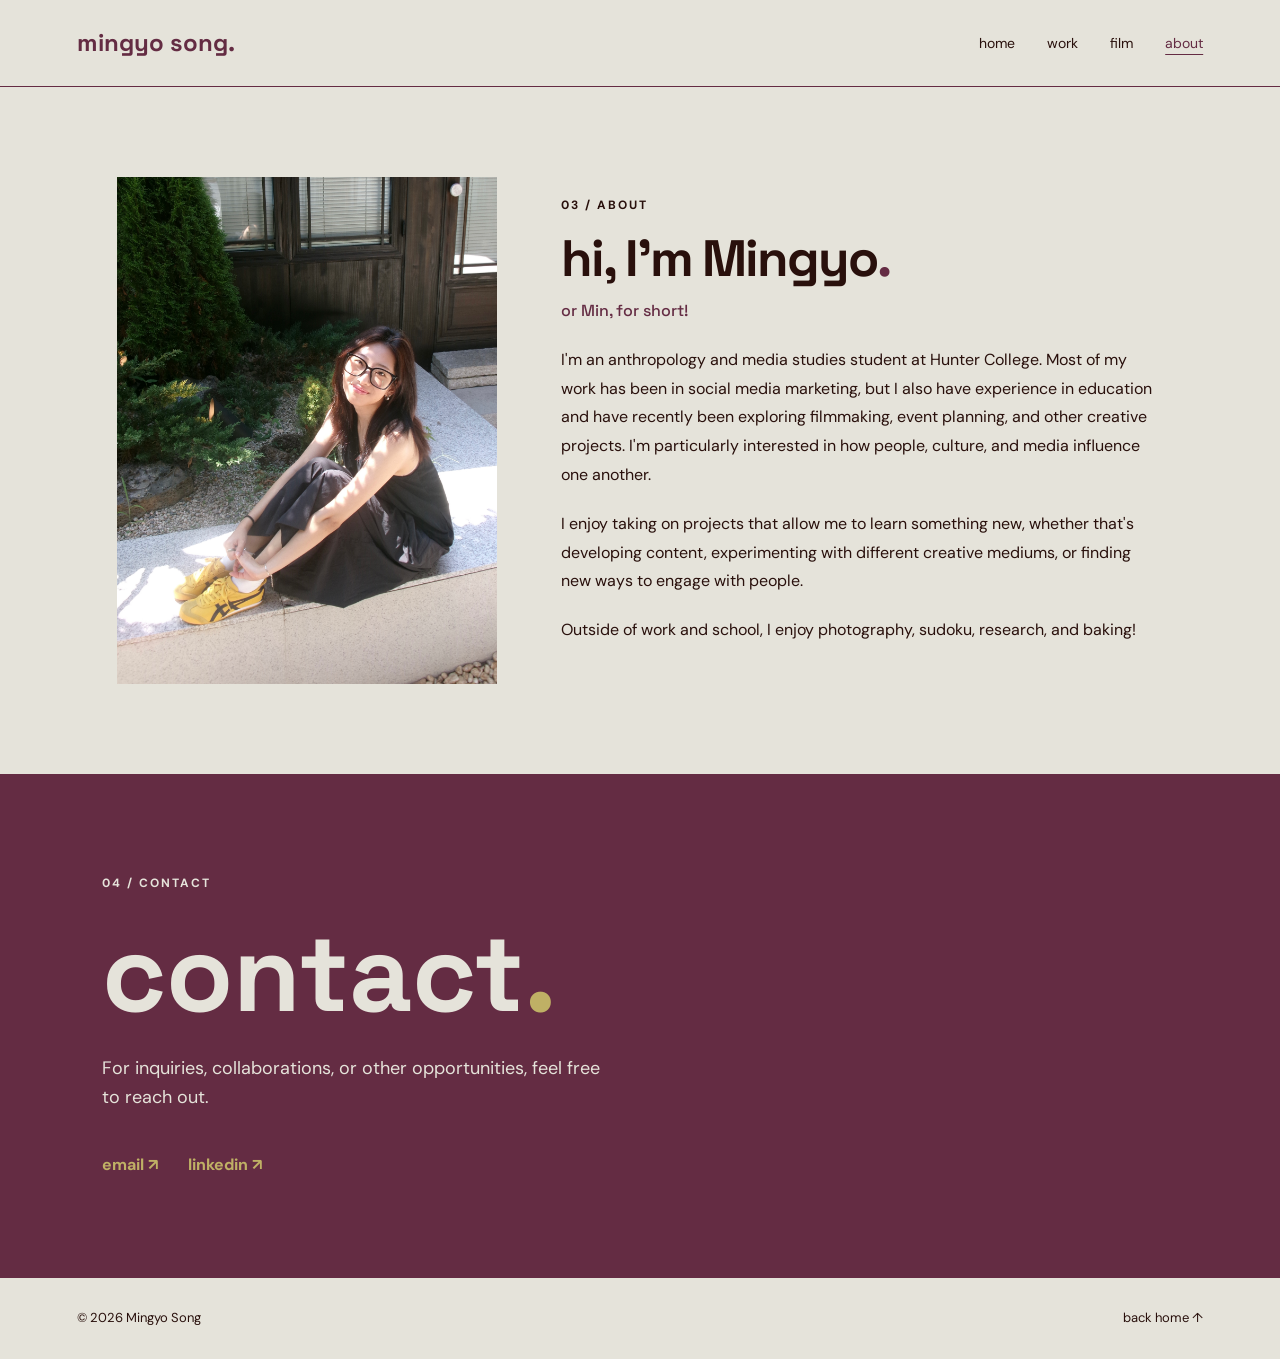
==== about.html @ 4e85d32b "Add files via upload" ====
<!DOCTYPE html>
<html lang="en">

<head>
  <meta charset="UTF-8">
  <meta name="viewport" content="width=device-width, initial-scale=1.0">
  <title>About | Mingyo Song</title>
  <link rel="stylesheet" href="styles.css">
</head>

<body>

  <!-- Navigation -->
  <header class="site-header">
    <a class="logo" href="index.html">mingyo song.</a>

    <nav>
      <a href="index.html">home</a>
      <a href="work.html">work</a>
      <a href="film.html">film</a>
      <a class="active" href="about.html">about</a>
    </nav>
  </header>

  <main>

    <!-- About -->
    <section class="about-layout">

      <div class="portrait-container">
        <img src="images/portrait.jpg" alt="Portrait of Mingyo Song">
      </div>

     
<div class="about-copy">
  <p class="eyebrow">03 / ABOUT</p>

  <h1>hi, I'm Mingyo<span class="accent">.</span></h1>
  <p class="nickname">or Min, for short!</p>

  <p>
    I'm an anthropology and media studies student at Hunter College.
    Most of my work has been in social media marketing, but I also
    have experience in education and have recently been exploring
    filmmaking, event planning, and other creative projects.
    I'm particularly interested in how people, culture, and media
    influence one another.
  </p>

  <p>
    I enjoy taking on projects that allow me to learn something new,
    whether that's developing content, experimenting with different
    creative mediums, or finding new ways to engage with people.
  </p>

  <p>
    Outside of work and school, I enjoy photography, sudoku,
    research, and baking!
  </p>
</div>

    </section>

    <!-- Contact -->
    <section class="contact-section" id="contact">
      <p class="eyebrow">04 / CONTACT</p>

      <h2>contact<span>.</span></h2>

      <p>
        For inquiries, collaborations, or other opportunities,
        feel free to reach out.
      </p>

      <div class="contact-links">
        <a href="mailto:YOUR_EMAIL@example.com">email ↗</a>
        <a href="https://www.linkedin.com/"
           target="_blank"
           rel="noopener noreferrer">linkedin ↗</a>
      </div>
    </section>

  </main>

  <!-- Footer -->
  <footer>
    <span>© 2026 Mingyo Song</span>
    <a href="index.html">back home ↑</a>
  </footer>

</body>
</html>
---- styles.css ----
@import url('https://fonts.googleapis.com/css2?family=DM+Sans:wght@400;500;600;700&family=Space+Grotesk:wght@400;500;600;700&display=swap');

/* COLORS */

:root {
  --cream: #E5E3DA;
  --plum: #642C43;
  --oxblood: #5A1D22;
  --chartreuse: #BFB065;
  --blue: #A9C0CB;
  --cobalt: #26449E;
  --chocolate: #29100C;
}

/* GENERAL */

* {
  box-sizing: border-box;
}

html {
  scroll-behavior: smooth;
}

body {
  margin: 0;
  background: var(--cream);
  color: var(--chocolate);
  font-family: 'DM Sans', sans-serif;
  line-height: 1.6;
}

img,
video {
  display: block;
  max-width: 100%;
}

a {
  color: inherit;
  text-decoration: none;
}

h1,
h2,
h3 {
  font-family: 'Space Grotesk', sans-serif;
  line-height: 1.1;
  margin-top: 0;
}

p {
  margin-top: 0;
}

.eyebrow {
  font-size: 12px;
  font-weight: 700;
  letter-spacing: 2px;
  text-transform: uppercase;
}

.accent {
  color: var(--plum);
}

/* NAVIGATION */

.site-header {
  width: 100%;
  padding: 24px 6%;
  display: flex;
  justify-content: space-between;
  align-items: center;
  gap: 24px;
  border-bottom: 1px solid var(--plum);
}

.logo {
  color: var(--plum);
  font-family: 'Space Grotesk', sans-serif;
  font-size: 24px;
  font-weight: 700;
  white-space: nowrap;
}

nav {
  display: flex;
  align-items: center;
  flex-wrap: wrap;
  gap: clamp(14px, 2.5vw, 32px);
}

nav a {
  font-size: 14px;
}

nav a:hover,
nav a.active {
  color: var(--plum);
  text-decoration: underline;
  text-underline-offset: 6px;
}

/* HOME PAGE */

.hero {
  min-height: 75vh;
  padding: clamp(65px, 8vw, 110px) 8% 40px;
  display: flex;
  flex-direction: column;
  justify-content: center;
}

.hero h1 {
  color: var(--plum);
  font-size: clamp(48px, 9vw, 125px);
  letter-spacing: -0.05em;
  margin: 20px 0;
}

.hero h1 em {
  color: var(--oxblood);
  font-style: normal;
}

.hero-description {
  max-width: 520px;
  font-size: clamp(17px, 2vw, 22px);
}

.hero-bottom {
  display: flex;
  justify-content: space-between;
  gap: 20px;
  margin-top: auto;
  padding-top: 65px;
  font-size: 13px;
}

.hero-bottom a,
.intro-strip a {
  font-weight: 700;
}

.hero-bottom a:hover,
.intro-strip a:hover {
  text-decoration: underline;
}

/* SHARED SECTIONS */

.section {
  width: 100%;
  padding: clamp(55px, 7vw, 90px) 8%;
}

.section-heading {
  margin-bottom: 40px;
}

.section-heading h2 {
  color: var(--plum);
  font-size: clamp(40px, 6vw, 75px);
}

.project-grid {
  display: grid;
  grid-template-columns: repeat(3, minmax(0, 1fr));
  gap: 25px;
}

.project-card {
  min-width: 0;
}

.project-image {
  width: 100%;
  aspect-ratio: 4 / 5;
  display: flex;
  align-items: center;
  justify-content: center;
  font-family: 'Space Grotesk', sans-serif;
  font-size: clamp(20px, 2.5vw, 30px);
  font-weight: 700;
  transition: transform 0.3s ease;
}

.project-card:hover .project-image {
  transform: translateY(-5px);
}

.project-image.plum {
  background: var(--plum);
  color: var(--cream);
}

.project-image.blue {
  background: var(--blue);
  color: var(--plum);
}

.project-image.green {
  background: var(--chartreuse);
  color: var(--chocolate);
}

.project-type {
  font-size: 11px;
  font-weight: 700;
  letter-spacing: 1.5px;
  margin: 18px 0 8px;
}

.photo-credit {
  font-size: 11px;
  color: var(--plum);
  opacity: 0.75;
  font-style: italic;
  margin: 8px 0 0;
}

.project-card h3 {
  font-size: 27px;
  margin-bottom: 12px;
}

.project-card > p:last-child {
  font-size: 15px;
}

.intro-strip {
  background: var(--chartreuse);
  padding: clamp(65px, 8vw, 100px) 8%;
}

.intro-strip h2 {
  max-width: 850px;
  font-size: clamp(35px, 5vw, 65px);
  margin: 25px 0 35px;
}

/* WORK AND FILM PAGE HEADINGS */

.page-intro {
  padding: clamp(55px, 7vw, 95px) 8% 45px;
}

.page-intro h1 {
  font-size: clamp(45px, 7vw, 95px);
  letter-spacing: -0.04em;
  margin: 20px 0;
}

.page-intro > p:last-child {
  max-width: 600px;
  font-size: 19px;
}

/* FILM PAGE */

.film-feature {
  display: grid;
  grid-template-columns: minmax(0, 1.5fr) minmax(0, 1fr);
  gap: 50px;
  align-items: center;
}

.film-placeholder {
  aspect-ratio: 16 / 10;
  background: var(--plum);
  color: var(--cream);
  display: flex;
  align-items: center;
  justify-content: center;
  font-size: 12px;
  letter-spacing: 2px;
  text-align: center;
}

.film-details h2 {
  font-size: clamp(30px, 4vw, 42px);
}

/* ABOUT PAGE */

.about-layout {
  width: min(100%, 1200px);
  margin: 0 auto;
  padding: 90px 6%;
  display: grid;
  grid-template-columns: minmax(0, 380px) minmax(0, 1fr);
  gap: clamp(35px, 5vw, 75px);
  align-items: center;
}

.portrait-container {
  width: 100%;
  max-width: 380px;
  aspect-ratio: 3 / 4;
  overflow: hidden;
}

.portrait-container img {
  display: block;
  width: 100%;
  height: 100%;
  object-fit: cover;
  object-position: center 35%;
}

.about-copy {
  min-width: 0;
  max-width: 600px;
}

.about-copy h1 {
  color: var(--chocolate);
  font-size: clamp(36px, 4vw, 58px);
  letter-spacing: -0.04em;
  line-height: 1.1;
  margin: 15px 0 30px;
}

.about-copy p:not(.eyebrow) {
  font-size: 16px;
  line-height: 1.8;
  margin-bottom: 20px;
}

/* CONTACT SECTION */

.contact-section {
  background: var(--plum);
  color: var(--cream);
  padding: clamp(70px, 8vw, 100px) 8%;
  scroll-margin-top: 20px;
}

.contact-section h2 {
  font-size: clamp(55px, 9vw, 110px);
  margin: 20px 0;
}

.contact-section h2 span {
  color: var(--chartreuse);
}

.contact-section > p:not(.eyebrow) {
  max-width: 500px;
  font-size: 18px;
}

.contact-links {
  display: flex;
  gap: 30px;
  margin-top: 40px;
}

.contact-links a {
  color: var(--chartreuse);
  font-weight: 700;
}

.contact-links a:hover {
  text-decoration: underline;
}

/* FOOTER */

footer {
  display: flex;
  justify-content: space-between;
  gap: 20px;
  padding: 30px 6%;
  border-top: 1px solid var(--plum);
  font-size: 13px;
}


.about-copy .nickname {
  color: var(--plum);
  font-family: 'Space Grotesk', sans-serif;
  font-size: clamp(19px, 2vw, 25px);
  font-weight: 500;
  margin-top: -20px;
  margin-bottom: 30px;
}

/* WRITING PROJECT */

.writing-project {
  max-width: 750px;
  padding: 35px 0;
  border-top: 1px solid var(--plum);
}

.writing-project h3 {
  font-size: clamp(28px, 4vw, 42px);
  margin: 15px 0 20px;
}

.writing-project > p:not(.eyebrow) {
  max-width: 600px;
  font-size: 16px;
  line-height: 1.8;
}

.writing-project a {
  display: inline-block;
  margin-top: 15px;
  color: var(--plum);
  font-weight: 700;
}

.writing-project a:hover {
  text-decoration: underline;
}

/* TABLET */

@media (max-width: 900px) {
  .project-grid {
    grid-template-columns: repeat(2, minmax(0, 1fr));
  }

  .film-feature {
    gap: 30px;
  }

  .about-layout {
    grid-template-columns: minmax(0, 300px) minmax(0, 1fr);
    gap: 30px;
  }

  .portrait-container {
    max-width: 300px;
  }
}

/* MOBILE */

@media (max-width: 750px) {
  .site-header {
    padding: 20px 6%;
  }

  .logo {
    font-size: 21px;
  }

  nav {
    gap: 14px;
  }

  .about-layout {
    grid-template-columns: 1fr;
    padding: 55px 6%;
    gap: 35px;
  }

  .portrait-container {
    width: 100%;
    max-width: 340px;
    margin: 0 auto;
  }

  .about-copy {
    max-width: 100%;
  }

  .about-copy h1 {
    font-size: clamp(36px, 8vw, 50px);
  }

  .film-feature {
    grid-template-columns: 1fr;
  }

  .hero {
    min-height: 65vh;
    padding: 65px 6% 30px;
  }

  .hero h1 {
    font-size: clamp(45px, 11vw, 80px);
  }

  .hero-bottom {
    flex-direction: column;
    padding-top: 40px;
  }

  .section,
  .page-intro {
    padding-left: 6%;
    padding-right: 6%;
  }

  .intro-strip,
  .contact-section {
    padding: 70px 6%;
  }
}

/* SMALL PHONES */

@media (max-width: 550px) {
  .site-header {
    flex-direction: column;
    gap: 12px;
  }

  nav {
    justify-content: center;
  }


.project-image {
  width: 100%;
  aspect-ratio: 4 / 5;
  overflow: hidden;
  background: var(--blue);
}

.project-image img {
  width: 100%;
  height: 100%;
  object-fit: cover;
  object-position: center;
  transition: transform 0.4s ease;
}

.project-card:hover .project-image img {
  transform: scale(1.04);
}

}
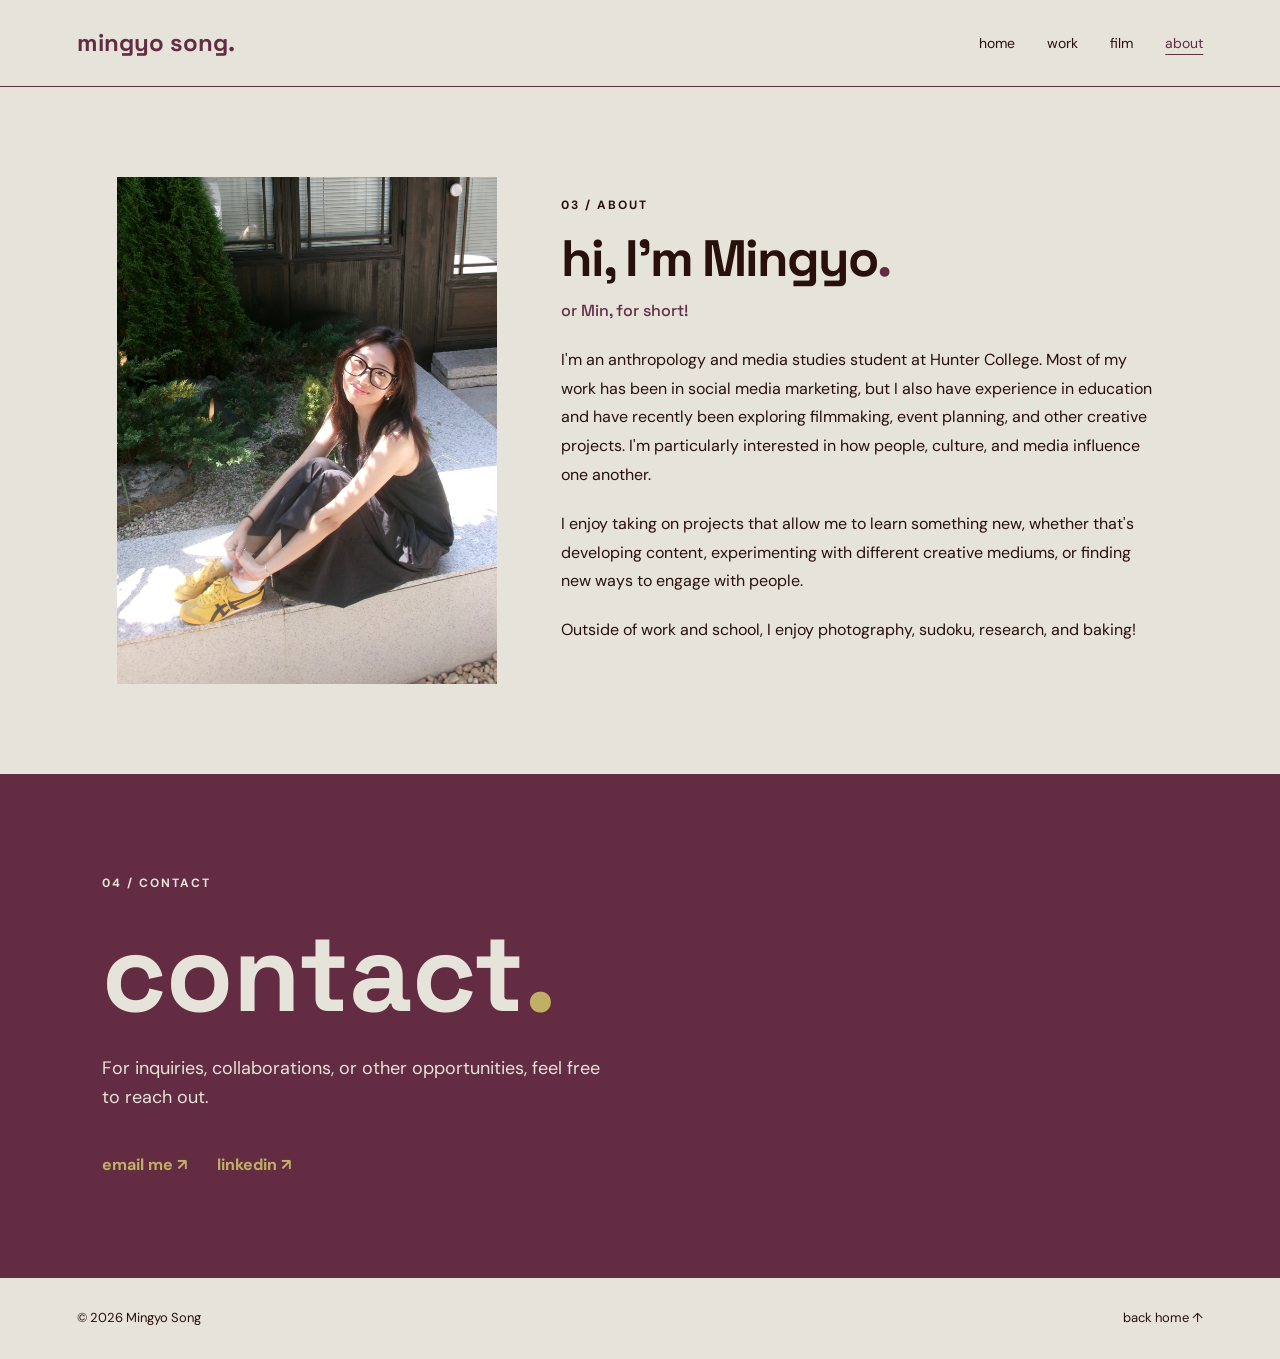
==== commit 6de20aee: "Refactor about section and update contact info" ====
--- a/about.html
+++ b/about.html
@@ -1,4 +1,3 @@
-
 <!DOCTYPE html>
 <html lang="en">
 
@@ -32,33 +31,33 @@
         <img src="images/portrait.jpg" alt="Portrait of Mingyo Song">
       </div>
 
-     
-<div class="about-copy">
-  <p class="eyebrow">03 / ABOUT</p>
 
-  <h1>hi, I'm Mingyo<span class="accent">.</span></h1>
-  <p class="nickname">or Min, for short!</p>
+      <div class="about-copy">
+        <p class="eyebrow">03 / ABOUT</p>
 
-  <p>
-    I'm an anthropology and media studies student at Hunter College.
-    Most of my work has been in social media marketing, but I also
-    have experience in education and have recently been exploring
-    filmmaking, event planning, and other creative projects.
-    I'm particularly interested in how people, culture, and media
-    influence one another.
-  </p>
+        <h1>hi, I'm Mingyo<span class="accent">.</span></h1>
+        <p class="nickname">or Min, for short!</p>
 
-  <p>
-    I enjoy taking on projects that allow me to learn something new,
-    whether that's developing content, experimenting with different
-    creative mediums, or finding new ways to engage with people.
-  </p>
+        <p>
+          I'm an anthropology and media studies student at Hunter College.
+          Most of my work has been in social media marketing, but I also
+          have experience in education and have recently been exploring
+          filmmaking, event planning, and other creative projects.
+          I'm particularly interested in how people, culture, and media
+          influence one another.
+        </p>
 
-  <p>
-    Outside of work and school, I enjoy photography, sudoku,
-    research, and baking!
-  </p>
-</div>
+        <p>
+          I enjoy taking on projects that allow me to learn something new,
+          whether that's developing content, experimenting with different
+          creative mediums, or finding new ways to engage with people.
+        </p>
+
+        <p>
+          Outside of work and school, I enjoy photography, sudoku,
+          research, and baking!
+        </p>
+      </div>
 
     </section>
 
@@ -74,10 +73,12 @@
       </p>
 
       <div class="contact-links">
-        <a href="mailto:YOUR_EMAIL@example.com">email ↗</a>
-        <a href="https://www.linkedin.com/"
-           target="_blank"
-           rel="noopener noreferrer">linkedin ↗</a>
+
+        <a href="mailto:mingyo.k.song@gmail.com">
+          email me ↗
+        </a>
+
+        <a href="https://www.linkedin.com/in/mingyo-song/" target="_blank" rel="noopener noreferrer">linkedin ↗</a>
       </div>
     </section>
 
@@ -90,4 +91,5 @@
   </footer>
 
 </body>
+
 </html>
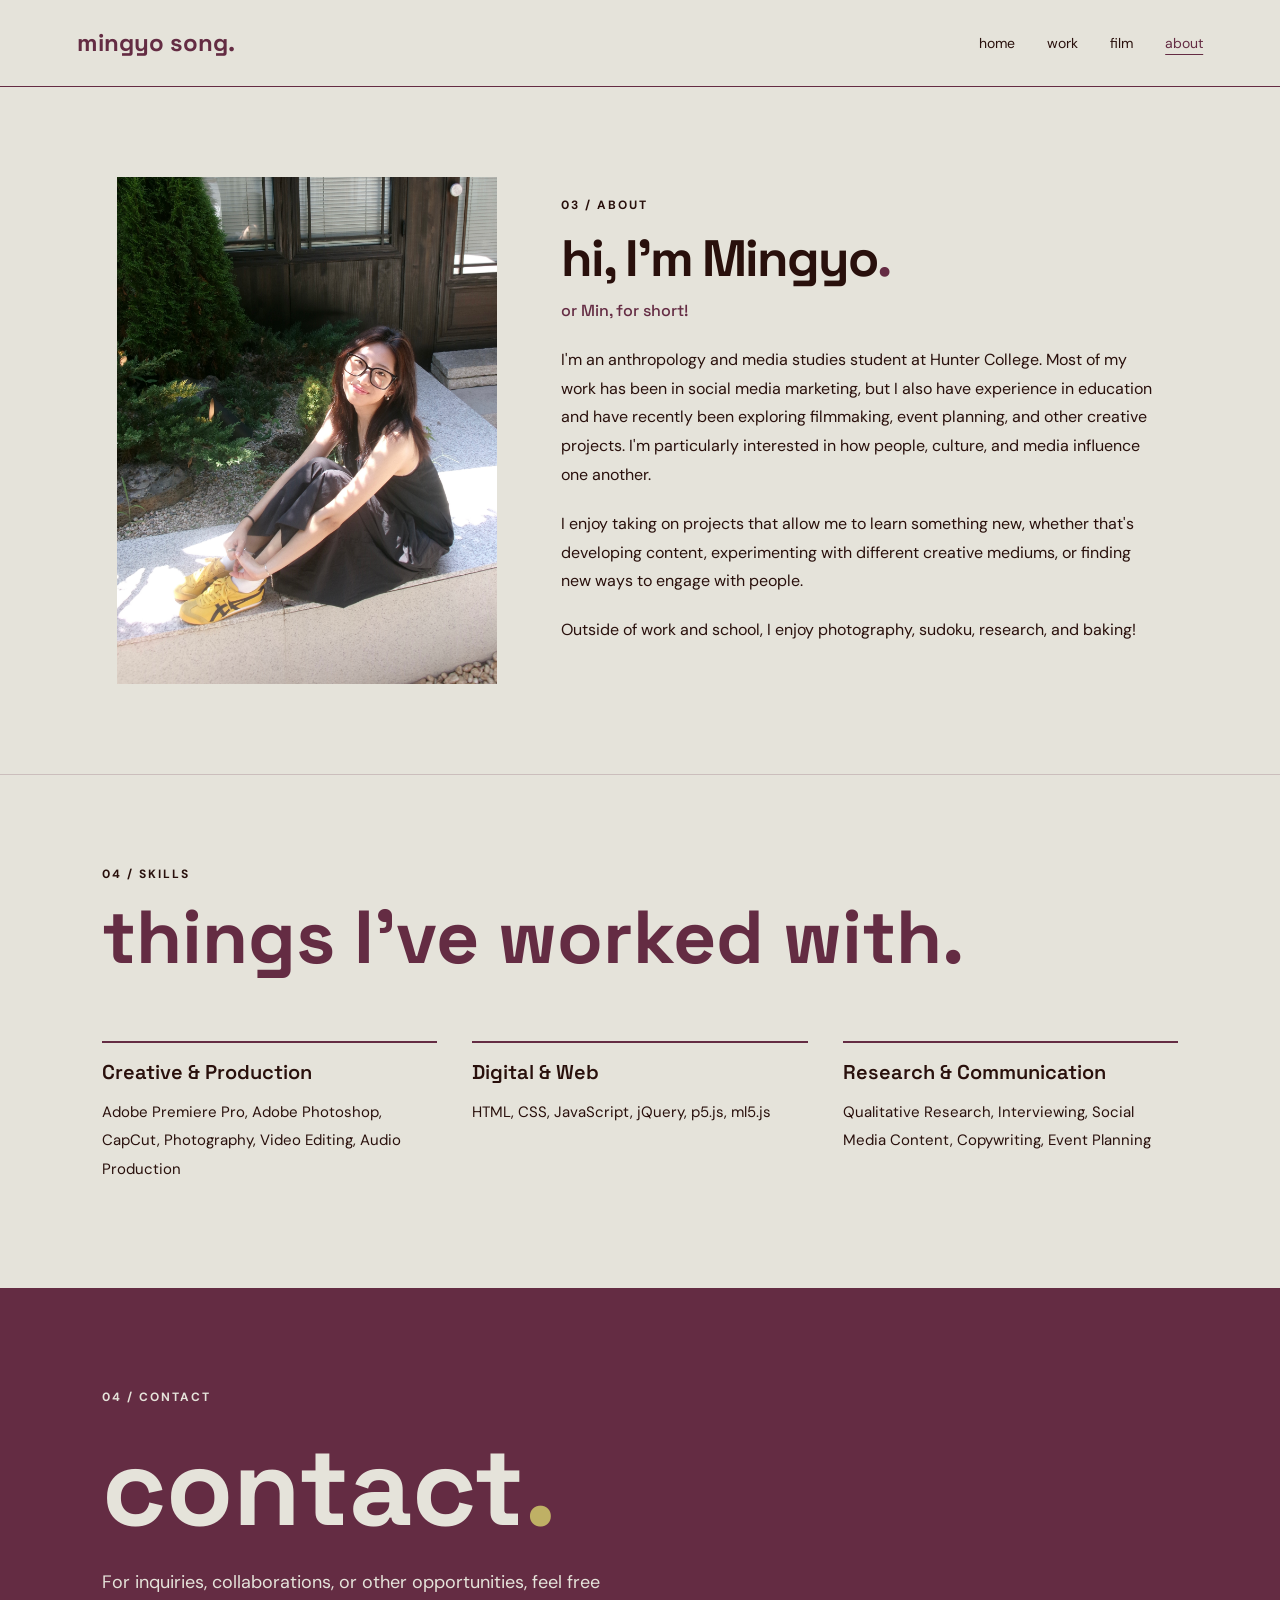
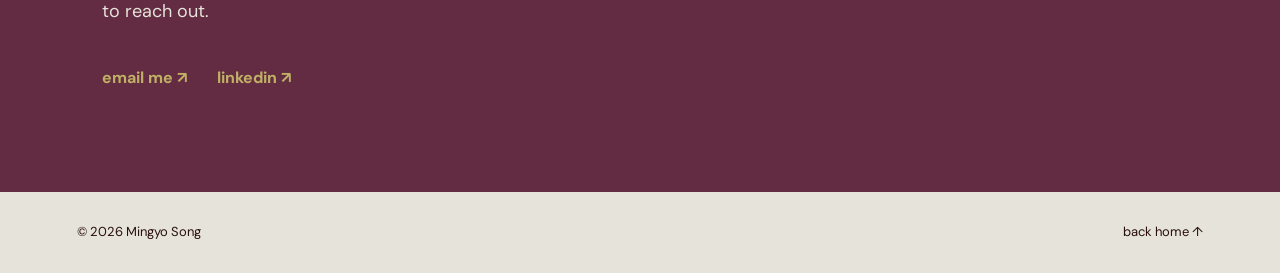
==== commit 50333877: "Add files via upload" ====
--- a/about.html
+++ b/about.html
@@ -61,6 +61,47 @@
 
     </section>
 
+    <!-- SKILLS -->
+
+    <section class="section skills-section">
+
+      <div class="section-heading">
+        <p class="eyebrow">04 / SKILLS</p>
+        <h2>things I've worked with<span class="accent">.</span></h2>
+      </div>
+
+      <div class="skills-grid">
+
+        <div class="skill-category">
+          <h3>Creative & Production</h3>
+          <p>
+            Adobe Premiere Pro, Adobe Photoshop,
+            CapCut, Photography, Video Editing,
+            Audio Production
+          </p>
+        </div>
+
+        <div class="skill-category">
+          <h3>Digital & Web</h3>
+          <p>
+            HTML, CSS, JavaScript, jQuery,
+            p5.js, ml5.js
+          </p>
+        </div>
+
+        <div class="skill-category">
+          <h3>Research & Communication</h3>
+          <p>
+            Qualitative Research, Interviewing,
+            Social Media Content, Copywriting,
+            Event Planning
+          </p>
+        </div>
+
+      </div>
+
+    </section>
+
     <!-- Contact -->
     <section class="contact-section" id="contact">
       <p class="eyebrow">04 / CONTACT</p>
@@ -92,4 +133,4 @@
 
 </body>
 
-</html>
+</html>
--- a/styles.css
+++ b/styles.css
@@ -1,4 +1,3 @@
-
 @import url('https://fonts.googleapis.com/css2?family=DM+Sans:wght@400;500;600;700&family=Space+Grotesk:wght@400;500;600;700&display=swap');
 
 /* COLORS */
@@ -226,7 +225,7 @@
   margin-bottom: 12px;
 }
 
-.project-card > p:last-child {
+.project-card>p:last-child {
   font-size: 15px;
 }
 
@@ -253,7 +252,7 @@
   margin: 20px 0;
 }
 
-.page-intro > p:last-child {
+.page-intro>p:last-child {
   max-width: 600px;
   font-size: 19px;
 }
@@ -281,6 +280,177 @@
 
 .film-details h2 {
   font-size: clamp(30px, 4vw, 42px);
+}
+
+/* CLICKABLE FILM THUMBNAIL */
+
+.film-thumbnail {
+  position: relative;
+  display: block;
+  width: 100%;
+  aspect-ratio: 16 / 9;
+  overflow: hidden;
+  background: var(--plum);
+}
+
+.film-thumbnail img {
+  width: 100%;
+  height: 100%;
+  object-fit: cover;
+  transition: transform 0.4s ease;
+}
+
+.film-thumbnail:hover img {
+  transform: scale(1.04);
+}
+
+.play-button {
+  position: absolute;
+  top: 50%;
+  left: 50%;
+  transform: translate(-50%, -50%);
+
+  width: 65px;
+  height: 65px;
+
+  display: flex;
+  align-items: center;
+  justify-content: center;
+
+  background: var(--plum);
+  color: var(--cream);
+  border-radius: 50%;
+  font-size: 22px;
+}
+
+.film-link {
+  display: inline-block;
+  margin-top: 20px;
+  color: var(--plum);
+  font-weight: 700;
+}
+
+.film-link:hover {
+  text-decoration: underline;
+}
+
+/* VIMEO VIDEO PLAYER */
+
+.film-video {
+  width: 100%;
+  aspect-ratio: 16 / 9;
+  overflow: hidden;
+  background: #29100C;
+}
+
+.film-video iframe {
+  display: block;
+  width: 100%;
+  height: 100%;
+  border: none;
+}
+
+/* PERSONAL VIDEOS */
+
+.vlog-intro {
+  max-width: 600px;
+  margin-bottom: 35px;
+}
+
+.youtube-channel-link {
+  display: inline-block;
+  margin-top: 35px;
+  color: var(--plum);
+  font-weight: 700;
+  text-decoration: none;
+}
+
+.youtube-channel-link:hover {
+  text-decoration: underline;
+}
+
+/* =====================================
+   PERSONAL PROJECTS
+===================================== */
+
+.personal-project-details {
+  max-width: 650px;
+  margin-top: 25px;
+}
+
+.personal-project-details h3 {
+  font-family: 'Space Grotesk', sans-serif;
+  font-size: clamp(25px, 3vw, 36px);
+  margin: 8px 0 14px;
+}
+
+.personal-project-details p {
+  line-height: 1.7;
+}
+
+.personal-project-details a {
+  display: inline-block;
+  margin-top: 18px;
+  color: var(--plum);
+  font-weight: 700;
+  text-decoration: none;
+}
+
+.personal-project-details a:hover {
+  text-decoration: underline;
+}
+
+
+/* =====================================
+   CLICKABLE PHOTOGRAPHY GALLERY
+===================================== */
+
+.personal-gallery {
+  display: grid;
+  grid-template-columns: repeat(3, minmax(0, 1fr));
+  gap: 20px;
+  margin-top: 35px;
+}
+
+.personal-gallery a {
+  display: block;
+  overflow: hidden;
+  aspect-ratio: 4 / 5;
+}
+
+.personal-gallery img {
+  display: block;
+  width: 100%;
+  height: 100%;
+  object-fit: cover;
+  transition: transform 0.4s ease;
+}
+
+.personal-gallery a:hover img {
+  transform: scale(1.04);
+}
+
+.personal-gallery a:focus-visible {
+  outline: 3px solid var(--plum);
+  outline-offset: 4px;
+}
+
+
+/* =====================================
+   MOBILE
+===================================== */
+
+@media (max-width: 600px) {
+
+  .personal-gallery {
+    grid-template-columns: 1fr;
+    gap: 16px;
+  }
+
+  .personal-gallery a {
+    aspect-ratio: 4 / 5;
+  }
+
 }
 
 /* ABOUT PAGE */
@@ -347,7 +517,7 @@
   color: var(--chartreuse);
 }
 
-.contact-section > p:not(.eyebrow) {
+.contact-section>p:not(.eyebrow) {
   max-width: 500px;
   font-size: 18px;
 }
@@ -401,7 +571,7 @@
   margin: 15px 0 20px;
 }
 
-.writing-project > p:not(.eyebrow) {
+.writing-project>p:not(.eyebrow) {
   max-width: 600px;
   font-size: 16px;
   line-height: 1.8;
@@ -517,23 +687,111 @@
   }
 
 
-.project-image {
-  width: 100%;
-  aspect-ratio: 4 / 5;
-  overflow: hidden;
-  background: var(--blue);
-}
-
-.project-image img {
-  width: 100%;
-  height: 100%;
-  object-fit: cover;
-  object-position: center;
-  transition: transform 0.4s ease;
-}
-
-.project-card:hover .project-image img {
-  transform: scale(1.04);
-}
-
-}
+  .project-image {
+    width: 100%;
+    aspect-ratio: 4 / 5;
+    overflow: hidden;
+    background: var(--blue);
+  }
+
+  .project-image img {
+    width: 100%;
+    height: 100%;
+    object-fit: cover;
+    object-position: center;
+    transition: transform 0.4s ease;
+  }
+
+  .project-card:hover .project-image img {
+    transform: scale(1.04);
+  }
+
+}
+
+/* WORK PAGE SPACING */
+
+.page-intro+.section {
+  padding-top: 30px;
+}
+
+.project-grid {
+  margin-bottom: 20px;
+}
+
+/* Dividers between work sections */
+
+.project-grid+.section {
+  border-top: 1px solid rgba(100, 44, 67, 0.2);
+}
+
+.section:has(.personal-project-details),
+.section:has(.writing-project) {
+  padding-top: 75px;
+  padding-bottom: 75px;
+  border-top: 1px solid rgba(100, 44, 67, 0.2);
+}
+
+/* Section headings */
+
+.section-heading {
+  margin-bottom: 35px;
+}
+
+.section-heading h2 {
+  margin-top: 10px;
+}
+
+/* Writing section */
+
+.writing-project {
+  max-width: 750px;
+}
+
+/* Mobile spacing */
+
+@media (max-width: 600px) {
+
+  .section:has(.personal-project-details),
+  .section:has(.writing-project) {
+    padding-top: 50px;
+    padding-bottom: 50px;
+  }
+}
+
+
+/* SKILLS SECTION */
+
+.skills-section {
+  border-top: 1px solid rgba(100, 44, 67, 0.2);
+}
+
+.skills-grid {
+  display: grid;
+  grid-template-columns: repeat(3, minmax(0, 1fr));
+  gap: 35px;
+  margin-top: 35px;
+}
+
+.skill-category {
+  padding-top: 18px;
+  border-top: 2px solid var(--plum);
+}
+
+.skill-category h3 {
+  font-family: 'Space Grotesk', sans-serif;
+  font-size: 20px;
+  font-weight: 600;
+  margin-bottom: 15px;
+}
+
+.skill-category p {
+  font-size: 15px;
+  line-height: 1.9;
+}
+
+@media (max-width: 700px) {
+  .skills-grid {
+    grid-template-columns: 1fr;
+    gap: 25px;
+  }
+}
